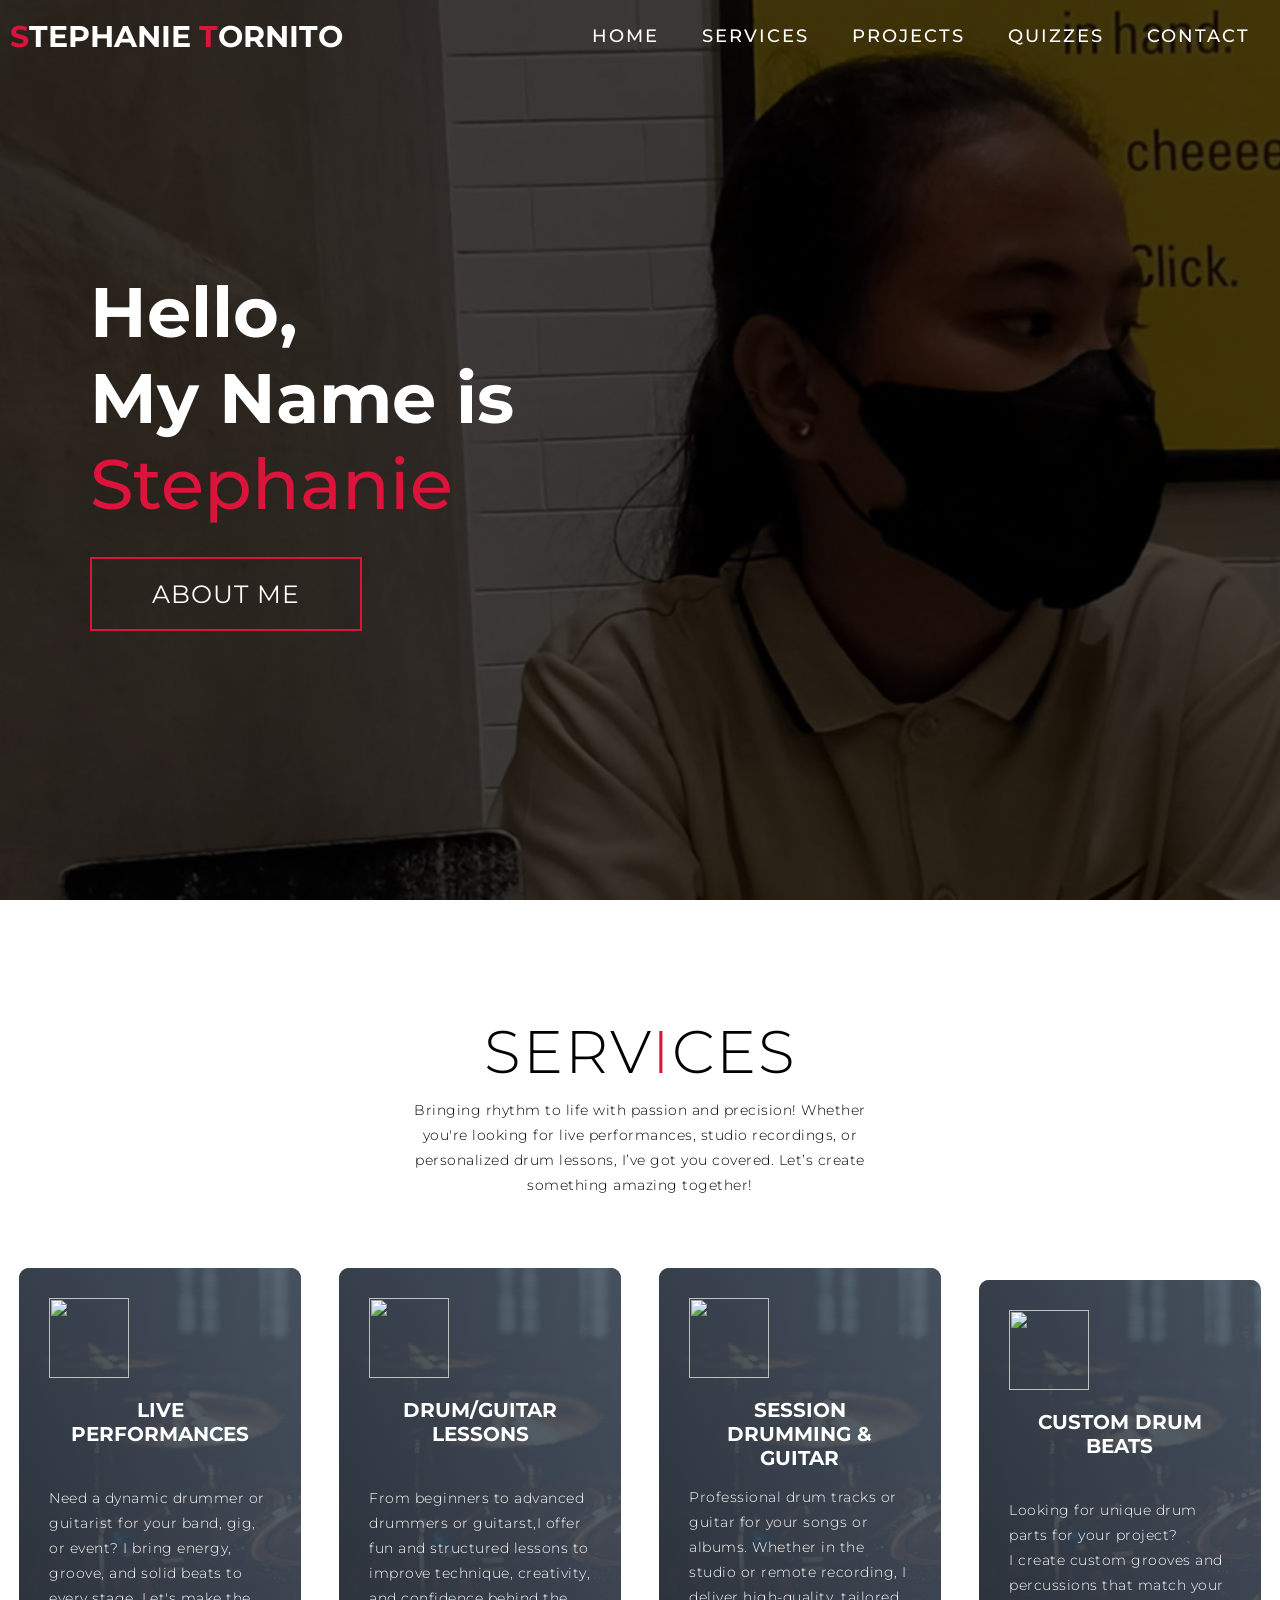
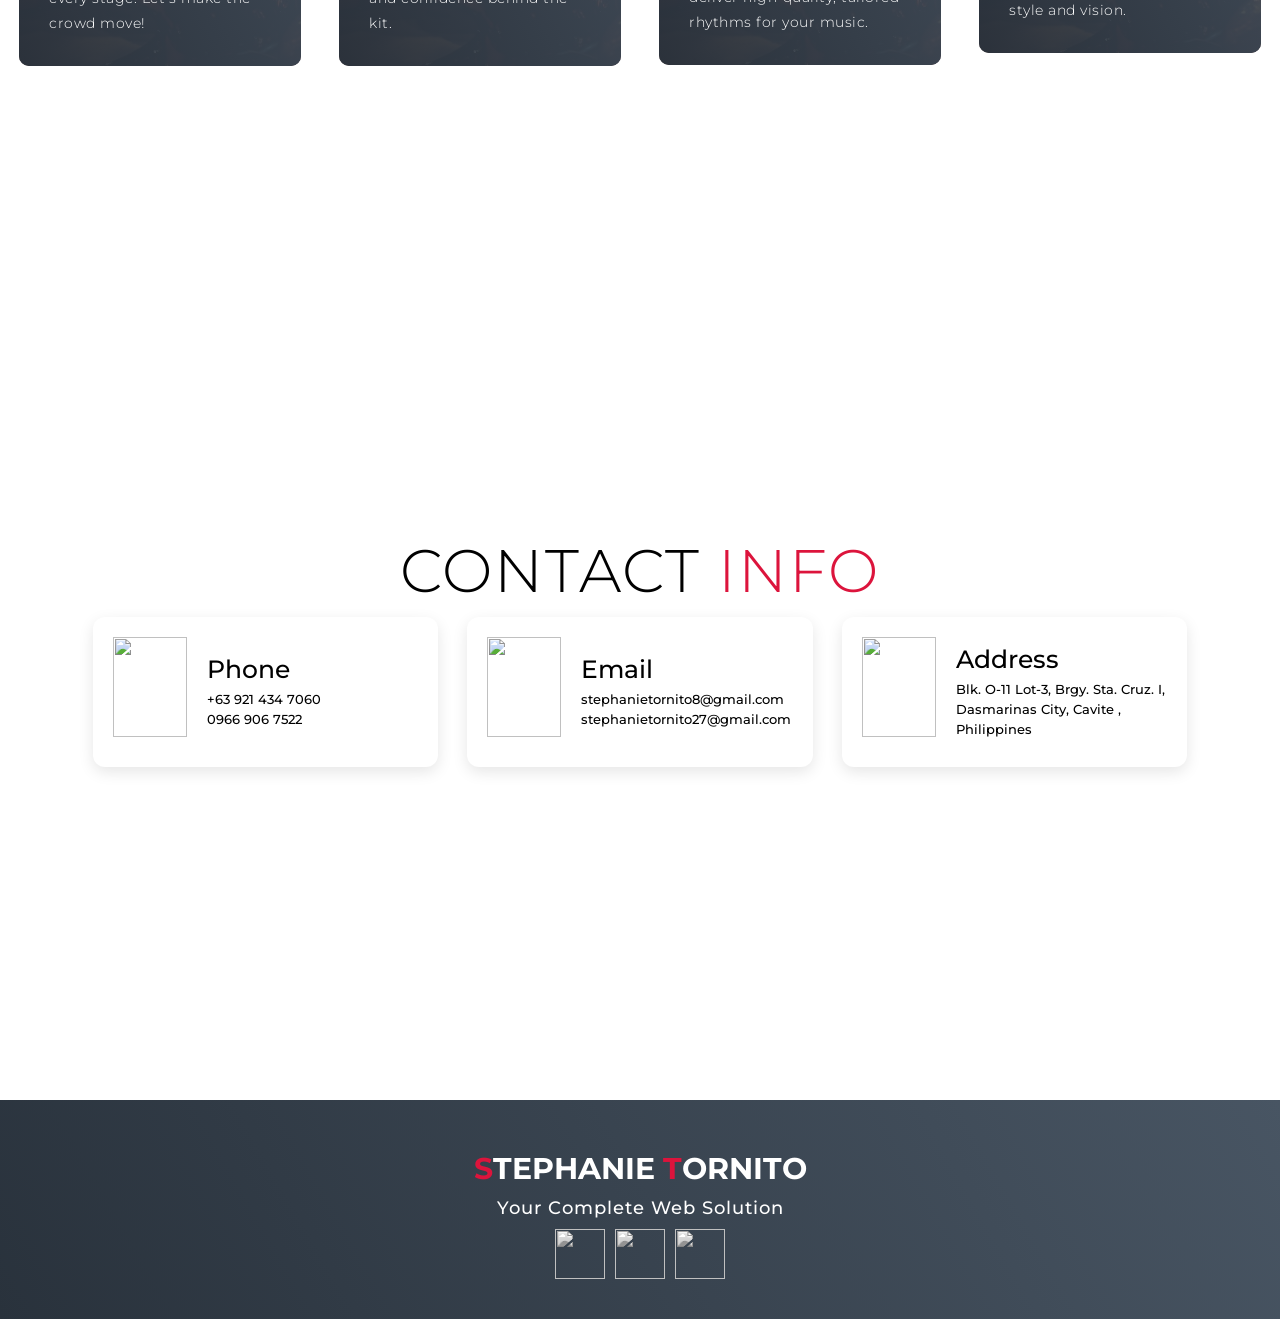
==== index.html @ eb12f05a "Initial commit - Web Portfolio" ====
<!DOCTYPE html>
<html lang="en">

<head>
  <meta charset="UTF-8">
  <meta name="viewport" content="width=device-width, initial-scale=1.0">
  <link rel="stylesheet" href="style.css">
  <title>My Website</title>
</head>

<body>
  <!-- Header -->
  <section id="header">
    <div class="header container">
      <div class="nav-bar">
        <div class="brand">
          <a href="#hero">
            <h1><span>S</span>tephanie <span> T</span>ornito</h1>
          </a>
        </div>
        <div class="nav-list">
          <div class="hamburger">
            <div class="bar"></div>
          </div>
          <ul>
            <li><a href="#hero" data-after="Home">Home</a></li>
            <li><a href="#services" data-after="Services">Services</a></li>
            <li><a href="./projects/projects.html">Projects</a></li>
            <li><a href="./quizzes/quizzes.html">Quizzes</a></li>
            <li><a href="#contact" data-after="Contact">Contact</a></li>
          </ul>
        </div>
      </div>
    </div>
  </section>
  <!-- End Header -->


  <!-- Hero Section  -->
  <section id="hero">
    <div class="hero container">
      <div>
        <h1>Hello, <span></span></h1>
        <h1>My Name is <span></span></h1>
        <h1>Stephanie <span></span></h1>
        <a href="./about/about.html" type="button" class="cta">About Me</a>
      </div>
    </div>
  </section>
  <!-- End Hero Section  -->

  <!-- Service Section -->
  <section id="services">
    <div class="services container">
      <div class="service-top">
        <h1 class="section-title">Serv<span>i</span>ces</h1>
        <p>Bringing rhythm to life with passion and precision! Whether you're looking for live performances, studio recordings, or personalized drum lessons, I’ve got you covered. Let’s create something amazing together!</p>
      </div>
      <div class="service-bottom">
        <div class="service-item">
          <div class="icon"><img src="https://img.icons8.com/bubbles/100/000000/services.png" /></div>
          <h2>  Live Performances</h2>
          <p><br>Need a dynamic drummer or guitarist for your band, gig, or event?
             I bring energy, groove, and solid beats to every stage. Let's make the crowd move!</p>
        </div>
        <div class="service-item">
          <div class="icon"><img src="https://img.icons8.com/bubbles/100/000000/services.png" /></div>
          <h2>Drum/Guitar Lessons</h2>
          <p><br>From beginners to advanced drummers or guitarst,I offer fun and structured lessons to improve technique, creativity, and confidence behind the kit.</p>
        </div>
        <div class="service-item">
          <div class="icon"><img src="https://img.icons8.com/bubbles/100/000000/services.png" /></div>
          <h2>Session Drumming & Guitar</h2>
          <p>Professional drum tracks or guitar for your songs or albums. Whether in the studio or remote recording, I deliver high-quality, tailored rhythms for your music.</p>
        </div>
        <div class="service-item">
          <div class="icon"><img src="https://img.icons8.com/bubbles/100/000000/services.png" /></div>
          <h2>Custom Drum Beats</h2>
          <p><br>Looking for unique drum parts for your project? <br>I create custom grooves and percussions that match your style and vision.</p>
        </div>
      </div>
    </div>
  </section>
  <!-- End Service Section -->

  <!-- Contact Section -->
  <section id="contact">
    <div class="contact container">
      <div>
        <h1 class="section-title">Contact <span>info</span></h1>
      </div>
      <div class="contact-items">
        <div class="contact-item">
          <div class="icon"><img src="https://img.icons8.com/bubbles/100/000000/phone.png" /></div>
          <div class="contact-info">
            <h1>Phone</h1>
            <h2>+63 921 434 7060</h2>
            <h2>0966 906 7522</h2>
          </div>
        </div>
        <div class="contact-item">
          <div class="icon"><img src="https://img.icons8.com/bubbles/100/000000/new-post.png" /></div>
          <div class="contact-info">
            <h1>Email</h1>
            <h2>stephanietornito8@gmail.com</h2>
            <h2>stephanietornito27@gmail.com</h2>
          </div>
        </div>
        <div class="contact-item">
          <div class="icon"><img src="https://img.icons8.com/bubbles/100/000000/map-marker.png" /></div>
          <div class="contact-info">
            <h1>Address</h1>
            <h2>Blk. O-11 Lot-3, Brgy. Sta. Cruz. I, Dasmarinas City, Cavite , Philippines</h2>
          </div>
        </div>
      </div>
    </div>
  </section>
  <!-- End Contact Section -->

  <!-- Footer -->
<section id="footer">
  <div class="footer container">
    <div class="brand">
      <h1><span>S</span>tephanie <span>T</span>ornito</h1>
    </div>
    <h2>Your Complete Web Solution</h2>
    <div class="social-icon">
      <div class="social-item">
          <a href="mailto:your-stephanietornito8@gmail.com">
              <img src="https://img.icons8.com/bubbles/100/000000/email.png" />
          </a>
      </div>
      <div class="social-item">
          <a href="https://www.linkedin.com/in/stephanie-tornito-849451359" target="_blank">
              <img src="https://img.icons8.com/bubbles/100/000000/linkedin.png" />
          </a>
      </div>
      <div class="social-item">
          <a href="https://github.com/Steph111-cmd" target="_blank">
              <img src="https://img.icons8.com/bubbles/100/000000/github.png" />
          </a>
      </div>
    </div>
  </div>
</section>

  <!-- End Footer -->
  <script src="./app.js"></script>
</body>

</html>
---- style.css ----
@import 'https://fonts.googleapis.com/css?family=Montserrat:300, 400, 700&display=swap';
* {
	padding: 0;
	margin: 0;
	box-sizing: border-box;
}
html {
	font-size: 10px;
	font-family: 'Montserrat', sans-serif;
	scroll-behavior: smooth;
}
a {
	text-decoration: none;
}
.container {
	min-height: 100vh;
	width: 100%;
	display: flex;
	align-items: center;
	justify-content: center;
}
img {
	height: 100%;
	width: 100%;
	object-fit: cover;
}
p {
	color: black;
	font-size: 1.4rem;
	margin-top: 5px;
	line-height: 2.5rem;
	font-weight: 300;
	letter-spacing: 0.05rem;
}
.section-title {
	font-size: 4rem;
	font-weight: 300;
	color: black;
	margin-bottom: 10px;
	text-transform: uppercase;
	letter-spacing: 0.2rem;
	text-align: center;
}
.section-title span {
	color: crimson;
}

.cta {
	display: inline-block;
	padding: 10px 30px;
	color: white;
	background-color: transparent;
	border: 2px solid crimson;
	font-size: 2rem;
	text-transform: uppercase;
	letter-spacing: 0.1rem;
	margin-top: 30px;
	transition: 0.3s ease;
	transition-property: background-color, color;
}
.cta:hover {
	color: white;
	background-color: crimson;
}
.brand h1 {
	font-size: 3rem;
	text-transform: uppercase;
	color: white;
}
.brand h1 span {
	color: crimson;
}

/* Header section */
#header {
	position: fixed;
	z-index: 1000;
	left: 0;
	top: 0;
	width: 100vw;
	height: auto;
}
#header .header {
	min-height: 8vh;
	background-color: rgba(31, 30, 30, 0.24);
	transition: 0.3s ease background-color;
}
#header .nav-bar {
	display: flex;
	align-items: center;
	justify-content: space-between;
	width: 100%;
	height: 100%;
	max-width: 1300px;
	padding: 0 10px;
}
#header .nav-list ul {
	list-style: none;
	position: absolute;
	background-color: rgb(31, 30, 30);
	width: 100vw;
	height: 100vh;
	left: 100%;
	top: 0;
	display: flex;
	flex-direction: column;
	justify-content: center;
	align-items: center;
	z-index: 1;
	overflow-x: hidden;
	transition: 0.5s ease left;
}
#header .nav-list ul.active {
	left: 0%;
}
#header .nav-list ul a {
	font-size: 2.5rem;
	font-weight: 500;
	letter-spacing: 0.2rem;
	text-decoration: none;
	color: white;
	text-transform: uppercase;
	padding: 20px;
	display: block;
}
#header .nav-list ul a::after {
	content: attr(data-after);
	position: absolute;
	top: 50%;
	left: 50%;
	transform: translate(-50%, -50%) scale(0);
	color: rgba(240, 248, 255, 0.021);
	font-size: 13rem;
	letter-spacing: 50px;
	z-index: -1;
	transition: 0.3s ease letter-spacing;
}
#header .nav-list ul li:hover a::after {
	transform: translate(-50%, -50%) scale(1);
	letter-spacing: initial;
}
#header .nav-list ul li:hover a {
	color: crimson;
}
#header .hamburger {
	height: 60px;
	width: 60px;
	display: inline-block;
	border: 3px solid white;
	border-radius: 50%;
	position: relative;
	display: flex;
	align-items: center;
	justify-content: center;
	z-index: 100;
	cursor: pointer;
	transform: scale(0.8);
	margin-right: 20px;
}
#header .hamburger:after {
	position: absolute;
	content: '';
	height: 100%;
	width: 100%;
	border-radius: 50%;
	border: 3px solid white;
	animation: hamburger_puls 1s ease infinite;
}
#header .hamburger .bar {
	height: 2px;
	width: 30px;
	position: relative;
	background-color: white;
	z-index: -1;
}
#header .hamburger .bar::after,
#header .hamburger .bar::before {
	content: '';
	position: absolute;
	height: 100%;
	width: 100%;
	left: 0;
	background-color: white;
	transition: 0.3s ease;
	transition-property: top, bottom;
}
#header .hamburger .bar::after {
	top: 8px;
}
#header .hamburger .bar::before {
	bottom: 8px;
}
#header .hamburger.active .bar::before {
	bottom: 0;
}
#header .hamburger.active .bar::after {
	top: 0;
}
/* End Header section */

/* Hero Section */
#hero {
	background-image: url(./img/1.jpg);
	background-size: cover;
	background-position: top center;
	position: relative;
	z-index: 1;
}
#hero::after {
	content: '';
	position: absolute;
	left: 0;
	top: 0;
	height: 100%;
	width: 100%;
	background-color: black;
	opacity: 0.7;
	z-index: -1;
}
#hero .hero {
	max-width: 1200px;
	margin: 0 auto;
	padding: 0 50px;
	justify-content: flex-start;
}
#hero h1 {
	display: block;
	width: fit-content;
	font-size: 4rem;
	position: relative;
	color: transparent;
	animation: text_reveal 0.5s ease forwards;
	animation-delay: 1s;
}
#hero h1:nth-child(1) {
	animation-delay: 1s;
}
#hero h1:nth-child(2) {
	animation-delay: 2s;
}
#hero h1:nth-child(3) {
	animation: text_reveal_name 0.5s ease forwards;
	animation-delay: 3s;
}
#hero h1 span {
	position: absolute;
	top: 0;
	left: 0;
	height: 100%;
	width: 0;
	background-color: crimson;
	animation: text_reveal_box 1s ease;
	animation-delay: 0.5s;
}
#hero h1:nth-child(1) span {
	animation-delay: 0.5s;
}
#hero h1:nth-child(2) span {
	animation-delay: 1.5s;
}
#hero h1:nth-child(3) span {
	animation-delay: 2.5s;
}


/* End Hero Section */

/* Services Section */
#services .services {
	flex-direction: column;
	text-align: center;
	max-width: 1500px;
	margin: 0 auto;
	padding: 100px 0;
}
#services .service-top {
	max-width: 500px;
	margin: 0 auto;
}
#services .service-bottom {
	display: flex;
	align-items: center;
	justify-content: center;
	flex-wrap: wrap;
	margin-top: 50px;
}
#services .service-item {
	flex-basis: 80%;
	display: flex;
	align-items: flex-start;
	justify-content: center;
	flex-direction: column;
	padding: 30px;
	border-radius: 10px;
	background-image: url(./img/2.jpeg);
	background-size: cover;
	margin: 10px 5%;
	position: relative;
	z-index: 1;
	overflow: hidden;
}
#services .service-item::after {
	content: '';
	position: absolute;
	left: 0;
	top: 0;
	height: 100%;
	width: 100%;
	background-image: linear-gradient(60deg, #29323c 0%, #485563 100%);
	opacity: 0.9;
	z-index: -1;
}
#services .service-bottom .icon {
	height: 80px;
	width: 80px;
	margin-bottom: 20px;
}

#services .service-item h2 {
	font-size: 2rem;
	color: white;
	margin-bottom: 10px;
	text-transform: uppercase;
}
#services .service-item p {
	color: white;
	text-align: left;
}

/* End Services Section */

/* Projects section */
#projects .projects {
	flex-direction: column;
	max-width: 1200px;
	margin: 0 auto;
	padding: 100px 0;
	
	
	
}
#projects .projects-header h1 {
	margin-bottom: 50px;
	
}
#projects .all-projects {
	display: flex;
	align-items: center;
	justify-content: center;
	flex-direction: column;
	
}
#projects .project-item {
	display: flex;
	align-items: center;
	justify-content: center;
	flex-direction: column;
	width: 80%;
	margin: 20px auto;
	overflow: hidden;
	border-radius: 10px;
}
#projects .project-info {
	padding: 30px;
	flex-basis: 50%;
	height: 100%;
	display: flex;
	align-items: flex-start;
	justify-content: center;
	flex-direction: column;
	background-image: linear-gradient(60deg, #29323c 0%, #485563 100%);
	color: white;
	
}
#projects .project-info h1 {
	font-size: 4rem;
	font-weight: 500;
}
#projects .project-info h2 {
	font-size: 1.8rem;
	font-weight: 500;
	margin-top: 10px;
}
#projects .project-info p {
	color: white;
}
.project-btn {
    display: inline-block;
    padding: 10px 20px;
    font-size: 1.6rem;
    color: white;
    background-color: crimson;
    border: none;
    border-radius: 5px;
    text-decoration: none;
    margin-top: 10px;
    transition: background 0.3s ease-in-out;
}

.project-btn:hover {
    background-color: darkred;
}

#projects .project-img {
	flex-basis: 50%;
	height: 300px;
	overflow: hidden;
	position: relative;
}
#projects .project-img:after {
	content: '';
	position: absolute;
	left: 0;
	top: 0;
	height: 100%;
	width: 100%;
	background-image: linear-gradient(60deg, #29323c  0%, #485563 100%);
	opacity: 0.7;
}
#projects .project-img img {
	transition: 0.3s ease transform;
}
#projects .project-item:hover .project-img img {
	transform: scale(1.1);
}
/* End Projects section *
/* Quizzes Section */
#quizzes {
	text-align: center;
	padding: 60px 0;
	
  }
  
  #quizzes h1 {
	font-size: 40px;
	color: #29323c;
	margin-bottom: 30px;
	text-transform: uppercase;
	letter-spacing: 2px;
  }
  .quiz-list {
	display: flex;
	justify-content: center;
	flex-wrap: wrap;
	gap: 25px;
  }
  
  .quiz-item {
	background: #ffffff;
	padding: 25px;
	border-radius: 12px;
	box-shadow: 0 5px 15px rgba(0, 0, 0, 0.2);
	text-align: center;
	width: 320px;
	transition: transform 0.3s, box-shadow 0.3s;
	position: relative;
	overflow: hidden;
	border-top: 5px solid #29323c;
  }
  
  .quiz-item::before {
	content: '';
	position: absolute;
	top: 0;
	left: 0;
	width: 100%;
	height: 5px;
	background: linear-gradient(90deg, #485563 , #29323c);
  }
  
  .quiz-item:hover {
	transform: translateY(-8px);
	box-shadow: 0 10px 20px rgba(0, 0, 0, 0.25);
  }
  
  .quiz-item h2 {
	color: #222;
	margin-bottom: 12px;
	font-size: 22px;
  }
  
  .btn {
	display: inline-block;
	background: crimson;
	color: white;
	padding: 12px 25px;
	text-decoration: none;
	border-radius: 6px;
	transition: background 0.3s, transform 0.2s;
	font-weight: bold;
	font-size: 16px;
  }
  
  .btn:hover {
	background: darkred;
	transform: scale(1.08);
  }

	
/* About Section */
#about .about {
	flex-direction: column-reverse;
	text-align: center;
	max-width: 1200px;
	margin: 0 auto;
	padding: 100px 20px;
}
#about .col-left {
	width: 250px;
	height: 360px;
}
#about .col-right {
	width: 100%;
}
#about .col-right h2 {
	font-size: 1.8rem;
	font-weight: 500;
	letter-spacing: 0.2rem;
	margin-bottom: 10px;
}
#about .col-right p {
	margin-bottom: 20px;
}
.resume-container {
    background: white;
    padding: 20px;
    border-radius: 10px;
    box-shadow: 0px 4px 6px rgba(0, 0, 0, 0.1);
    display: inline-block;
}
.download-btn {
    display: inline-block;
    padding: 12px 20px;
    font-size: 18px;
    font-weight: bold;
    color: white;
    background-color: #007BFF;
    border: none;
    border-radius: 5px;
    text-decoration: none;
    transition: 0.3s;
}

.download-btn:hover {
    background-color: #0056b3;
}
/* About section container */
.about.container {
    display: flex;
    align-items: center;
    justify-content: center; /* Mas gitna ang content */
    flex-wrap: wrap;
    max-width: 1200px;
    margin: 0 auto;
    padding: 50px 20px;
}

/* Left Column (Image) */
.col-left {
    flex: 1;
    max-width: 400px;
    position: relative;
    display: flex;
    justify-content: center;
}

/* Image Container */
.about-img {
    width: 100%;
    height: auto;
    position: relative;
    overflow: hidden;
    border: 10px solid white; /* White frame */
    border-radius: 15px; /* Rounded corners */
    box-shadow: 5px 5px 15px rgba(0, 0, 0, 0.3); /* Image Shadow */
}

/* Red Border (Always Visible) */
.about-img::before {
    content: '';
    position: absolute;
    top: -10px;
    left: -10px;
    width: 100%;
    height: 100%;
    border: 7px solid crimson;
    border-radius: 20px; /* Rounded corners for red border */
    z-index: -1;
}

/* Default Image (Hidden) */
.img-front {
    width: 100%;
    height: auto;
    display: block;
    opacity: 1;
    transition: opacity 0.5s ease-in-out;
    border-radius: 15px; /* Rounded corners */
}

/* Second Image (Hidden Initially) */
.img-back {
    width: 100%;
    height: auto;
    position: absolute;
    top: 0;
    left: 0;
    opacity: 0;
    transform: rotateY(180deg); /* Baliktad na agad */
    transition: opacity 0.5s ease-in-out, transform 0.5s ease-in-out;
    border-radius: 15px; /* Rounded corners */
}

/* When Hovered, Show Second Image */
.about-img:hover .img-front {
    opacity: 0;
}

.about-img:hover .img-back {
    opacity: 1;
    transform: rotateY(0deg); /* Bumabalik sa normal na posisyon */
}

/* Right Column (Text) */
.col-right {
    flex: 1;
    max-width: 600px;
    text-align: center; /* Gitnang text alignment */
    padding: 20px;
}

.col-right h2 {
    font-size: 1.8rem;
    font-weight: 600;
    margin-bottom: 15px;
}

.col-right p {
    line-height: 1.6;
    margin-bottom: 20px;
	text-align: center;
}

/* Resume Button */
.resume-container {
    background: white;
    padding: 20px;
    border-radius: 10px;
    box-shadow: 0px 4px 6px rgba(0, 0, 0, 0.1);
    display: inline-block;
}

.download-btn {
    display: inline-block;
    padding: 12px 20px;
    font-size: 18px;
    font-weight: bold;
    color: white;
    background-color: #007BFF;
    border: none;
    border-radius: 5px;
    text-decoration: none;
    transition: 0.3s;
}

.download-btn:hover {
    background-color: #0056b3;
}

/* Responsive Design */
@media screen and (max-width: 768px) {
    .about.container {
        flex-direction: column;
        text-align: center;
    }

    .col-left {
        max-width: 100%;
        margin-bottom: 20px;
    }

    .col-right {
        max-width: 100%;
        margin-left: 0;
    }
}


/* End About Section */

/* contact Section */
#contact .contact {
	flex-direction: column;
	max-width: 1200px;
	margin: 0 auto;
	width: 90%;
}
#contact .contact-items {
	/* max-width: 400px; */
	width: 100%;
}
#contact .contact-item {
	width: 80%;
	padding: 20px;
	text-align: center;
	border-radius: 10px;
	padding: 30px;
	margin: 30px;
	display: flex;
	justify-content: center;
	align-items: center;
	flex-direction: column;
	box-shadow: 0px 0px 18px 0 #0000002c;
	transition: 0.3s ease box-shadow;
}
#contact .contact-item:hover {
	box-shadow: 0px 0px 5px 0 #0000002c;
}
#contact .icon {
	width: 70px;
	margin: 0 auto;
	margin-bottom: 10px;
}
#contact .contact-info h1 {
	font-size: 2.5rem;
	font-weight: 500;
	margin-bottom: 5px;
}
#contact .contact-info h2 {
	font-size: 1.3rem;
	line-height: 2rem;
	font-weight: 500;
}
/*End contact Section */

/* Footer */
#footer {
	background-image: linear-gradient(60deg, #29323c 0%, #485563 100%);
}
#footer .footer {
	min-height: 200px;
	flex-direction: column;
	padding-top: 50px;
	padding-bottom: 10px;
}
#footer h2 {
	color: white;
	font-weight: 500;
	font-size: 1.8rem;
	letter-spacing: 0.1rem;
	margin-top: 10px;
	margin-bottom: 10px;
}
#footer .social-icon {
	display: flex;
	margin-bottom: 30px;
}
#footer .social-item {
	height: 50px;
	width: 50px;
	margin: 0 5px;
}
#footer .social-item img {
	filter: grayscale(1);
	transition: 0.3s ease filter;
}
#footer .social-item:hover img {
	filter: grayscale(0);
}
#footer p {
	color: white;
	font-size: 1.3rem;
}
/* End Footer */

/* Keyframes */
@keyframes hamburger_puls {
	0% {
		opacity: 1;
		transform: scale(1);
	}
	100% {
		opacity: 0;
		transform: scale(1.4);
	}
}
@keyframes text_reveal_box {
	50% {
		width: 100%;
		left: 0;
	}
	100% {
		width: 0;
		left: 100%;
	}
}
@keyframes text_reveal {
	100% {
		color: white;
	}
}
@keyframes text_reveal_name {
	100% {
		color: crimson;
		font-weight: 500;
	}
}
/* End Keyframes */

/* Media Query For Tablet */
@media only screen and (min-width: 768px) {
	.cta {
		font-size: 2.5rem;
		padding: 20px 60px;
	}
	h1.section-title {
		font-size: 6rem;
	}

	/* Hero */
	#hero h1 {
		font-size: 7rem;
	}
	/* End Hero */

	/* Services Section */
	#services .service-bottom .service-item {
		flex-basis: 45%;
		margin: 2.5%;
	}
	/* End Services Section */

	/* Project */
	#projects .project-item {
		flex-direction: row;
	}
	#projects .project-item:nth-child(even) {
		flex-direction: row-reverse;
	}
	#projects .project-item {
		height: 400px;
		margin: 0;
		width: 100%;
		border-radius: 0;
	}
	#projects .all-projects .project-info {
		height: 100%;
	}
	#projects .all-projects .project-img {
		height: 100%;
	}
	/* End Project */

	/* About */
	#about .about {
		flex-direction: row;
	}
	#about .col-left {
		width: 600px;
		height: 400px;
		padding-left: 60px;
	}
	#about .about .col-left .about-img::after {
		left: -45px;
		top: 34px;
		height: 98%;
		width: 98%;
		border: 10px solid crimson;
	}
	#about .col-right {
		text-align: left;
		padding: 30px;
	}
	#about .col-right h1 {
		text-align: left;
	}
	/* End About */

	/* contact  */
	#contact .contact {
		flex-direction: column;
		padding: 100px 0;
		align-items: center;
		justify-content: center;
		min-width: 20vh;
	}
	
	#contact .contact-items {
		width: 100%;
		display: flex;
		flex-direction: row;
		justify-content: space-evenly;
		margin: 0;
	}
	
	#contact .contact-item {
		width: 30%;
		margin: 0;
		flex-direction: row;
		background: #fff; /* Ensure background color is white */
		padding: 20px; /* Add padding for better spacing */
		border-radius: 12px; /* Smooth rounded corners */
		box-shadow: 0 5px 15px rgba(0, 0, 0, 0.1); /* Soft default shadow */
		transition: box-shadow 0.3s ease-in-out, transform 0.3s ease-in-out; /* Smooth effects */
	}
	
	#contact .contact-item:hover {
		box-shadow: 0 12px 30px rgba(0, 0, 0, 0.3); /* Stronger shadow on hover */
		transform: translateY(-5px); /* Slight lift effect for depth */
	}
	
	#contact .contact-item .icon {
		height: 100px;
		width: 100px;
	}
	
	#contact .contact-item .icon img {
		object-fit: contain;
	}
	
	#contact .contact-item .contact-info {
		width: 100%;
		text-align: left;
		padding-left: 20px;
	}
	/* End contact  */
}
/* End Media Query For Tablet */

/* Media Query For Desktop */
@media only screen and (min-width: 1200px) {
	/* header */
	#header .hamburger {
		display: none;
	}
	#header .nav-list ul {
		position: initial;
		display: block;
		height: auto;
		width: fit-content;
		background-color: transparent;
	}
	#header .nav-list ul li {
		display: inline-block;
	}
	#header .nav-list ul li a {
		font-size: 1.8rem;
	}
	#header .nav-list ul a:after {
		display: none;
	}
	/* End header */

	#services .service-bottom .service-item {
		flex-basis: 22%;
		margin: 1.5%;
	}
}
/* End  Media Query For Desktop */
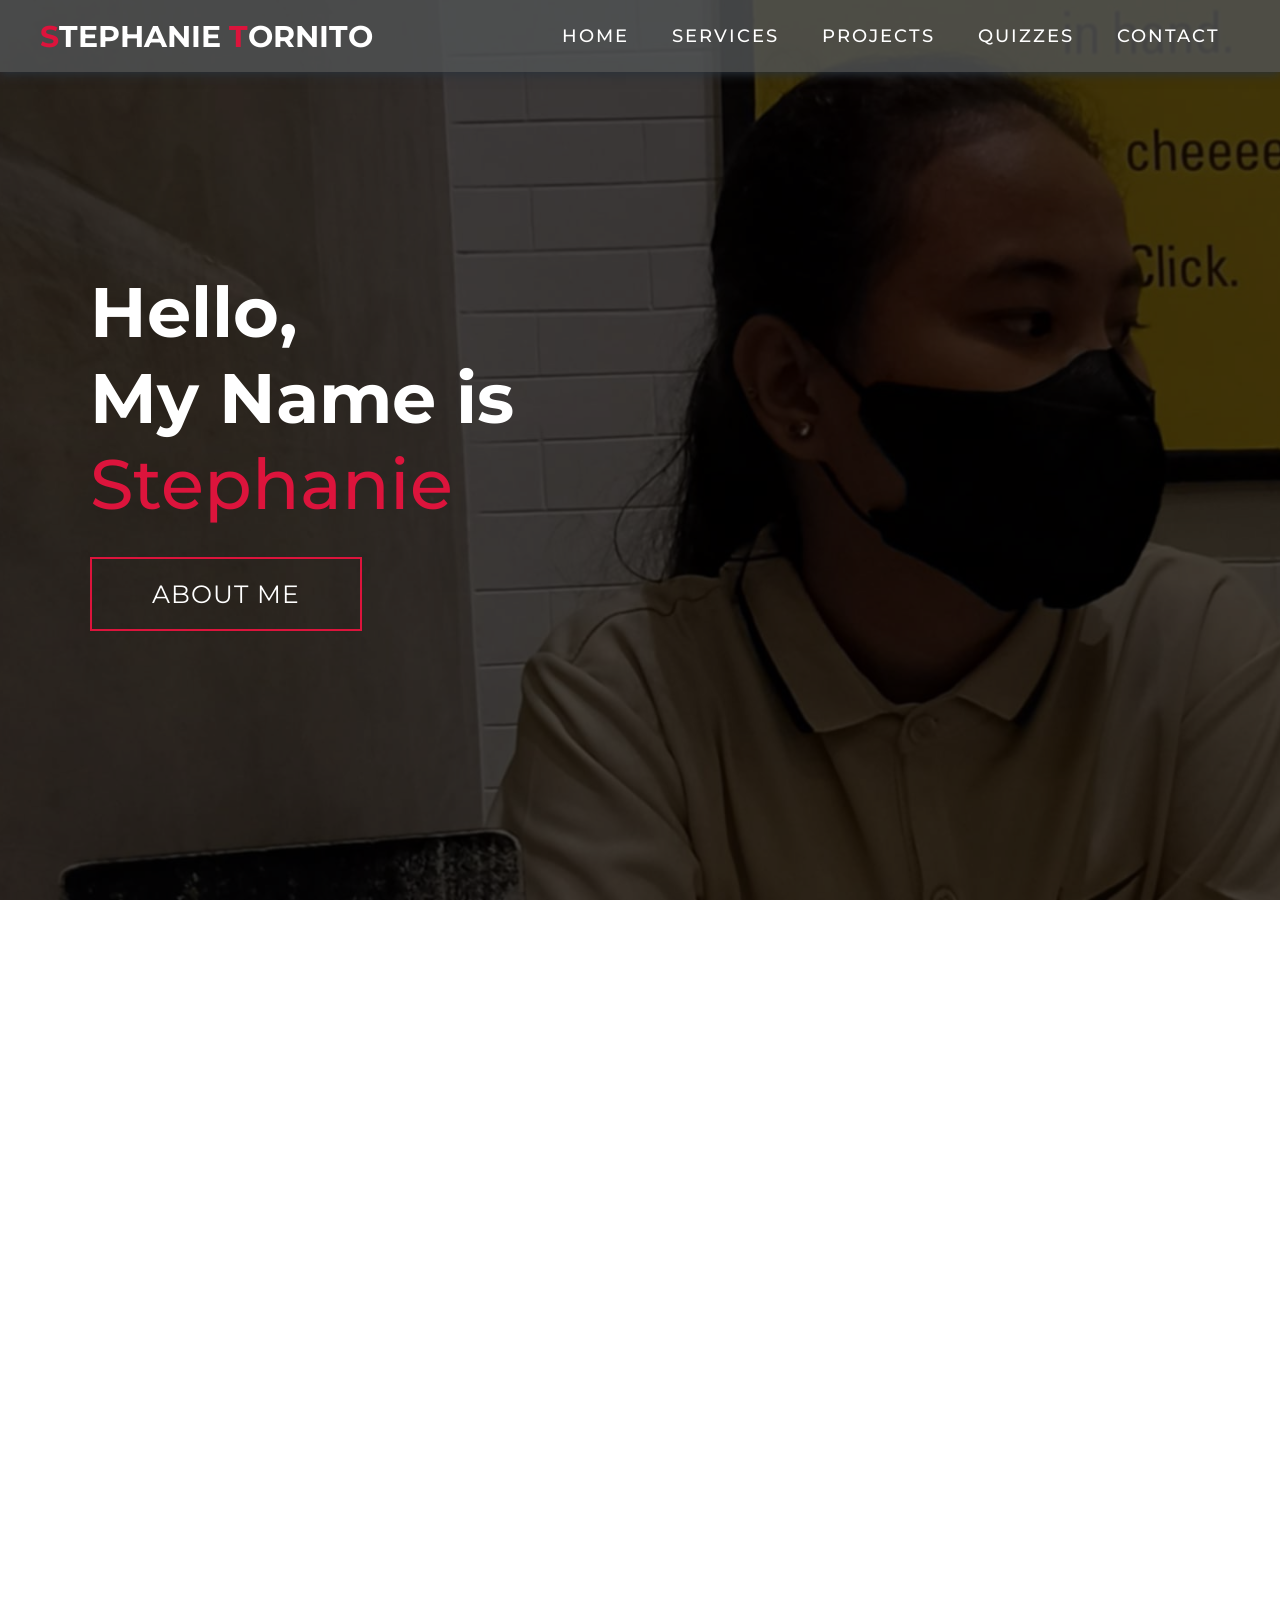
==== commit cd4f0f94: "Initial commit - Web Portfolio" ====
--- a/index.html
+++ b/index.html
@@ -6,6 +6,32 @@
   <meta name="viewport" content="width=device-width, initial-scale=1.0">
   <link rel="stylesheet" href="style.css">
   <title>My Website</title>
+  <style>
+    html, body {
+      margin: 0;
+      padding: 0;
+      height: 100%;
+      background: linear-gradient(
+        135deg,
+        #0f2027 25%,
+        #203a43 25%,
+        #203a43 50%,
+        #2c5364 50%,
+        #2c5364 75%,
+        #0f2027 75%
+      );
+      background-size: 400% 400%;
+      animation: gradientAnimation 15s ease infinite;
+      scroll-behavior: smooth;
+      overflow-x: hidden;
+    }
+  
+    @keyframes gradientAnimation {
+      0% { background-position: 0% 50%; }
+      50% { background-position: 100% 50%; }
+      100% { background-position: 0% 50%; }
+    }
+  </style>
 </head>
 
 <body>
--- a/style.css
+++ b/style.css
@@ -1,8 +1,9 @@
 @import 'https://fonts.googleapis.com/css?family=Montserrat:300, 400, 700&display=swap';
 * {
-	padding: 0;
 	margin: 0;
 	box-sizing: border-box;
+	padding: 0;
+
 }
 html {
 	font-size: 10px;
@@ -74,26 +75,33 @@
 /* Header section */
 #header {
 	position: fixed;
+	top: 0;
+	left: 0;
+	width: 100%;
 	z-index: 1000;
-	left: 0;
-	top: 0;
-	width: 100vw;
-	height: auto;
+	background-color: rgba(82, 84, 85, 0.8); /* Darker for visibility */
+	box-shadow: 0 2px 10px #29323c;
+	transition: background-color 0.3s ease;
 }
 #header .header {
 	min-height: 8vh;
-	background-color: rgba(31, 30, 30, 0.24);
+	background-color: transparent; /* Keep this transparent now */
 	transition: 0.3s ease background-color;
-}
-#header .nav-bar {
 	display: flex;
 	align-items: center;
 	justify-content: space-between;
-	width: 100%;
-	height: 100%;
-	max-width: 1300px;
-	padding: 0 10px;
-}
+	padding: 0 20px;
+  }
+  
+#header .nav-bar {
+	width: 100%;
+	display: flex;
+	align-items: center;
+	justify-content: space-between;
+	height: 8vh;
+	padding: 0 20px;
+	position: relative; /* NOT fixed anymore */
+  }
 #header .nav-list ul {
 	list-style: none;
 	position: absolute;
@@ -109,6 +117,7 @@
 	z-index: 1;
 	overflow-x: hidden;
 	transition: 0.5s ease left;
+
 }
 #header .nav-list ul.active {
 	left: 0%;
@@ -298,6 +307,7 @@
 	position: relative;
 	z-index: 1;
 	overflow: hidden;
+	box-shadow: 0 8px 20px rgba(0, 0, 0, 0.5);
 }
 #services .service-item::after {
 	content: '';
@@ -314,6 +324,7 @@
 	height: 80px;
 	width: 80px;
 	margin-bottom: 20px;
+
 }
 
 #services .service-item h2 {
@@ -395,6 +406,7 @@
     text-decoration: none;
     margin-top: 10px;
     transition: background 0.3s ease-in-out;
+
 }
 
 .project-btn:hover {
@@ -423,7 +435,7 @@
 #projects .project-item:hover .project-img img {
 	transform: scale(1.1);
 }
-/* End Projects section *
+/* End Projects section */
 /* Quizzes Section */
 #quizzes {
 	text-align: center;
@@ -446,10 +458,10 @@
   }
   
   .quiz-item {
-	background: #ffffff;
+	background: rgba(255, 255, 255, 0.9); /* Slightly transparent white para may konting blending */
 	padding: 25px;
 	border-radius: 12px;
-	box-shadow: 0 5px 15px rgba(0, 0, 0, 0.2);
+	box-shadow: 0 8px 20px rgba(0, 0, 0, 0.7); /* Darker and stronger shadow */
 	text-align: center;
 	width: 320px;
 	transition: transform 0.3s, box-shadow 0.3s;
@@ -457,7 +469,6 @@
 	overflow: hidden;
 	border-top: 5px solid #29323c;
   }
-  
   .quiz-item::before {
 	content: '';
 	position: absolute;
@@ -468,11 +479,11 @@
 	background: linear-gradient(90deg, #485563 , #29323c);
   }
   
-  .quiz-item:hover {
-	transform: translateY(-8px);
-	box-shadow: 0 10px 20px rgba(0, 0, 0, 0.25);
-  }
-  
+ 
+.quiz-item:hover {
+	transform: translateY(-10px);
+	box-shadow: 0 15px 30px rgba(0, 0, 0, 0.8); /* Stronger shadow on hover */
+  }
   .quiz-item h2 {
 	color: #222;
 	margin-bottom: 12px;
@@ -566,8 +577,8 @@
 
 /* Image Container */
 .about-img {
-    width: 100%;
-    height: auto;
+    width: 300px;
+    height: 400px;
     position: relative;
     overflow: hidden;
     border: 10px solid white; /* White frame */
@@ -667,25 +678,6 @@
     background-color: #0056b3;
 }
 
-/* Responsive Design */
-@media screen and (max-width: 768px) {
-    .about.container {
-        flex-direction: column;
-        text-align: center;
-    }
-
-    .col-left {
-        max-width: 100%;
-        margin-bottom: 20px;
-    }
-
-    .col-right {
-        max-width: 100%;
-        margin-left: 0;
-    }
-}
-
-
 /* End About Section */
 
 /* contact Section */
@@ -710,8 +702,8 @@
 	justify-content: center;
 	align-items: center;
 	flex-direction: column;
+	transition: 0.3s ease box-shadow;
 	box-shadow: 0px 0px 18px 0 #0000002c;
-	transition: 0.3s ease box-shadow;
 }
 #contact .contact-item:hover {
 	box-shadow: 0px 0px 5px 0 #0000002c;
@@ -732,6 +724,7 @@
 	font-weight: 500;
 }
 /*End contact Section */
+
 
 /* Footer */
 #footer {
@@ -774,6 +767,7 @@
 /* End Footer */
 
 /* Keyframes */
+
 @keyframes hamburger_puls {
 	0% {
 		opacity: 1;
@@ -816,6 +810,20 @@
 	h1.section-title {
 		font-size: 6rem;
 	}
+	.about.container {
+        flex-direction: column;
+        text-align: center;
+    }
+
+    .col-left {
+        max-width: 100%;
+        margin-bottom: 20px;
+    }
+
+    .col-right {
+        max-width: 100%;
+        margin-left: 0;
+    }
 
 	/* Hero */
 	#hero h1 {
@@ -849,6 +857,7 @@
 	#projects .all-projects .project-img {
 		height: 100%;
 	}
+
 	/* End Project */
 
 	/* About */
